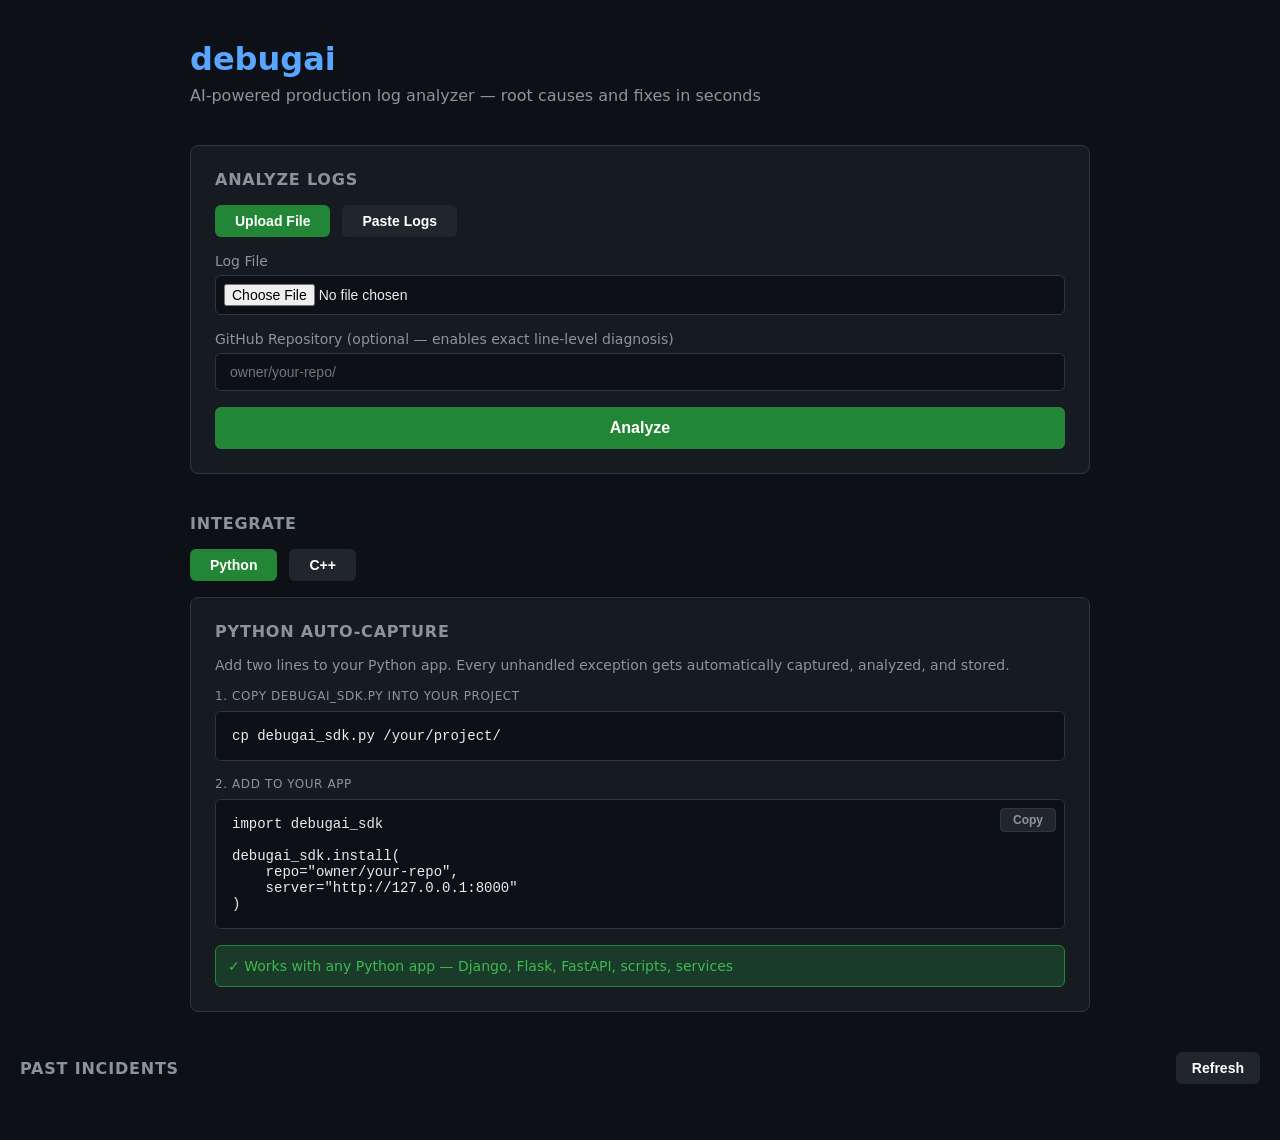
==== index.html @ 89720291 "add SDK integration section to web UI - Python and C++ setup guides" ====
<!DOCTYPE html>
<html lang="en">
<head>
    <meta charset="UTF-8">
    <meta name="viewport" content="width=device-width, initial-scale=1.0">
    <title>debugai — AI-powered production debugger</title>
    <style>
        * { box-sizing: border-box; margin: 0; padding: 0; }

        body {
            font-family: 'Segoe UI', system-ui, sans-serif;
            background: #0d1117;
            color: #e6edf3;
            min-height: 100vh;
            padding: 40px 20px;
        }

        .container {
            max-width: 900px;
            margin: 0 auto;
        }

        header {
            margin-bottom: 40px;
        }

        header h1 {
            font-size: 2rem;
            color: #58a6ff;
            margin-bottom: 8px;
        }

        header p {
            color: #8b949e;
            font-size: 1rem;
        }

        .card {
            background: #161b22;
            border: 1px solid #30363d;
            border-radius: 8px;
            padding: 24px;
            margin-bottom: 24px;
        }

        .card h2 {
            font-size: 1rem;
            color: #8b949e;
            text-transform: uppercase;
            letter-spacing: 0.05em;
            margin-bottom: 16px;
        }

        .form-group {
            margin-bottom: 16px;
        }

        label {
            display: block;
            font-size: 0.875rem;
            color: #8b949e;
            margin-bottom: 6px;
        }

        input[type="text"],
        input[type="file"] {
            width: 100%;
            padding: 10px 14px;
            background: #0d1117;
            border: 1px solid #30363d;
            border-radius: 6px;
            color: #e6edf3;
            font-size: 0.875rem;
        }

        input[type="file"] {
            padding: 8px;
            cursor: pointer;
        }

        button {
            width: 100%;
            padding: 12px;
            background: #238636;
            border: none;
            border-radius: 6px;
            color: white;
            font-size: 1rem;
            font-weight: 600;
            cursor: pointer;
            transition: background 0.2s;
        }

        button:hover { background: #2ea043; }
        button:disabled { background: #21262d; color: #8b949e; cursor: not-allowed; }

        .stats {
            display: grid;
            grid-template-columns: repeat(3, 1fr);
            gap: 16px;
            margin-bottom: 24px;
        }

        .stat {
            background: #161b22;
            border: 1px solid #30363d;
            border-radius: 8px;
            padding: 20px;
            text-align: center;
        }

        .stat .number {
            font-size: 2rem;
            font-weight: 700;
            color: #58a6ff;
        }

        .stat.errors .number { color: #f85149; }
        .stat.warnings .number { color: #e3b341; }

        .stat .label {
            font-size: 0.75rem;
            color: #8b949e;
            text-transform: uppercase;
            letter-spacing: 0.05em;
            margin-top: 4px;
        }

        .diagnosis {
            background: #161b22;
            border: 1px solid #30363d;
            border-radius: 8px;
            padding: 24px;
        }

        .diagnosis h2 {
            font-size: 1rem;
            color: #8b949e;
            text-transform: uppercase;
            letter-spacing: 0.05em;
            margin-bottom: 16px;
        }

        .diagnosis pre {
            white-space: pre-wrap;
            font-family: 'Cascadia Code', 'Fira Code', monospace;
            font-size: 0.875rem;
            line-height: 1.6;
            color: #e6edf3;
        }

        .error-table {
            width: 100%;
            border-collapse: collapse;
            font-size: 0.875rem;
        }

        .error-table th {
            text-align: left;
            padding: 8px 12px;
            color: #8b949e;
            border-bottom: 1px solid #30363d;
            font-weight: 500;
        }

        .error-table td {
            padding: 8px 12px;
            border-bottom: 1px solid #21262d;
        }

        .error-table tr:last-child td { border-bottom: none; }

        .badge-error { color: #f85149; font-weight: 600; }
        .badge-warning { color: #e3b341; font-weight: 600; }

        .loading {
            text-align: center;
            padding: 40px;
            color: #8b949e;
        }

        .hidden { display: none; }
    </style>
</head>
<body>
    <div class="container">
        <header>
            <h1>debugai</h1>
            <p>AI-powered production log analyzer — root causes and fixes in seconds</p>
        </header>

        <div class="card">
            <h2>Analyze Logs</h2>

            <div class="form-group">
                <div style="display:flex; gap:12px; margin-bottom:16px;">
                    <button class="tab-btn active" id="tabUpload" onclick="switchTab('upload')" 
                        style="width:auto; padding:8px 20px; background:#238636; font-size:0.875rem;">
                        Upload File
                    </button>
                    <button class="tab-btn" id="tabPaste" onclick="switchTab('paste')"
                        style="width:auto; padding:8px 20px; background:#21262d; font-size:0.875rem;">
                        Paste Logs
                    </button>
                </div>
            </div>

            <div id="uploadSection" class="form-group">
                <label>Log File</label>
                <input type="file" id="logFile" accept=".log,.txt">
            </div>

            <div id="pasteSection" class="form-group hidden">
                <label>Paste Log Content</label>
                <textarea id="logText" rows="10" placeholder="Paste your log content here — any format supported..." 
                    style="width:100%; padding:10px 14px; background:#0d1117; border:1px solid #30363d; 
                    border-radius:6px; color:#e6edf3; font-size:0.875rem; font-family:monospace; 
                    resize:vertical;"></textarea>
            </div>

            <div class="form-group">
                <label>GitHub Repository <span style="color:#8b949e; font-weight:400;">(optional — enables exact line-level diagnosis)</span></label>
                <input type="text" id="repo" placeholder="owner/your-repo/">
            </div>

            <button id="analyzeBtn" onclick="analyze()">Analyze</button>
        </div>

        <div id="loading" class="loading hidden">
            Analyzing logs and fetching source code...
        </div>

        <div id="results" class="hidden">
            <div class="stats">
                <div class="stat">
                    <div class="number" id="totalLines">0</div>
                    <div class="label">Lines Parsed</div>
                </div>
                <div class="stat errors">
                    <div class="number" id="errorCount">0</div>
                    <div class="label">Errors</div>
                </div>
                <div class="stat warnings">
                    <div class="number" id="warningCount">0</div>
                    <div class="label">Warnings</div>
                </div>
            </div>

            <div class="card" id="errorsCard">
                <h2>Errors Detected</h2>
                <table class="error-table">
                    <thead>
                        <tr>
                            <th>Time</th>
                            <th>Service</th>
                            <th>Message</th>
                        </tr>
                    </thead>
                    <tbody id="errorsBody"></tbody>
                </table>
            </div>

            <div class="diagnosis">
                <h2>AI Diagnosis</h2>
                <pre id="diagnosisText"></pre>
            </div>
        </div>
        <div style="margin-top:40px;">
            <h2 style="color:#8b949e; font-size:1rem; text-transform:uppercase; letter-spacing:0.05em; margin-bottom:16px;">Integrate</h2>
            
            <div style="display:flex; gap:12px; margin-bottom:16px;">
                <button class="sdk-tab active" id="sdkPython" onclick="switchSdk('python')"
                    style="width:auto; padding:8px 20px; background:#238636; border:none; border-radius:6px; color:white; font-size:0.875rem; cursor:pointer;">
                    Python
                </button>
                <button class="sdk-tab" id="sdkCpp" onclick="switchSdk('cpp')"
                    style="width:auto; padding:8px 20px; background:#21262d; border:none; border-radius:6px; color:white; font-size:0.875rem; cursor:pointer;">
                    C++
                </button>
            </div>

            <div id="sdkPythonSection" class="card">
                <h2>Python Auto-Capture</h2>
                <p style="color:#8b949e; font-size:0.875rem; margin-bottom:16px;">
                    Add two lines to your Python app. Every unhandled exception gets automatically captured, analyzed, and stored.
                </p>

                <p style="color:#8b949e; font-size:0.75rem; text-transform:uppercase; letter-spacing:0.05em; margin-bottom:8px;">1. Copy debugai_sdk.py into your project</p>
                <div style="background:#0d1117; border:1px solid #30363d; border-radius:6px; padding:16px; margin-bottom:16px; position:relative;">
                    <pre style="color:#e6edf3; font-family:monospace; font-size:0.875rem; margin:0;">cp debugai_sdk.py /your/project/</pre>
                </div>

                <p style="color:#8b949e; font-size:0.75rem; text-transform:uppercase; letter-spacing:0.05em; margin-bottom:8px;">2. Add to your app</p>
                <div style="background:#0d1117; border:1px solid #30363d; border-radius:6px; padding:16px; margin-bottom:16px; position:relative;">
                    <pre id="pythonCode" style="color:#e6edf3; font-family:monospace; font-size:0.875rem; margin:0;">import debugai_sdk

debugai_sdk.install(
    repo="owner/your-repo",
    server="http://127.0.0.1:8000"
)</pre>
                    <button onclick="copyCode('pythonCode')" 
                        style="position:absolute; top:8px; right:8px; width:auto; padding:4px 12px; background:#21262d; border:1px solid #30363d; border-radius:4px; color:#8b949e; font-size:0.75rem; cursor:pointer;">
                        Copy
                    </button>
                </div>

                <div style="background:#1a3a2a; border:1px solid #238636; border-radius:6px; padding:12px;">
                    <p style="color:#3fb950; font-size:0.875rem; margin:0;">
                        ✓ Works with any Python app — Django, Flask, FastAPI, scripts, services
                    </p>
                </div>
            </div>

            <div id="sdkCppSection" class="card hidden">
                <h2>C++ Crash Handler</h2>
                <p style="color:#8b949e; font-size:0.875rem; margin-bottom:16px;">
                    Header-only, binary-agnostic crash handler. Automatically captures crash address, memory map, and signal — no debugger required.
                </p>

                <p style="color:#8b949e; font-size:0.75rem; text-transform:uppercase; letter-spacing:0.05em; margin-bottom:8px;">1. Copy header into your project</p>
                <div style="background:#0d1117; border:1px solid #30363d; border-radius:6px; padding:16px; margin-bottom:16px;">
                    <pre style="color:#e6edf3; font-family:monospace; font-size:0.875rem; margin:0;">cp cpp_integration/debugai_handler.h /your/project/</pre>
                </div>

                <p style="color:#8b949e; font-size:0.75rem; text-transform:uppercase; letter-spacing:0.05em; margin-bottom:8px;">2. Add to your main.cpp</p>
                <div style="background:#0d1117; border:1px solid #30363d; border-radius:6px; padding:16px; margin-bottom:16px; position:relative;">
                    <pre id="cppCode" style="color:#e6edf3; font-family:monospace; font-size:0.875rem; margin:0;">#include "debugai_handler.h"

int main() {
    debugai::install_crash_handler("logs/");
    
    // ... rest of your code
}</pre>
                    <button onclick="copyCode('cppCode')"
                        style="position:absolute; top:8px; right:8px; width:auto; padding:4px 12px; background:#21262d; border:1px solid #30363d; border-radius:4px; color:#8b949e; font-size:0.75rem; cursor:pointer;">
                        Copy
                    </button>
                </div>

                <p style="color:#8b949e; font-size:0.75rem; text-transform:uppercase; letter-spacing:0.05em; margin-bottom:8px;">3. Compile with debug symbols</p>
                <div style="background:#0d1117; border:1px solid #30363d; border-radius:6px; padding:16px; margin-bottom:16px;">
                    <pre style="color:#e6edf3; font-family:monospace; font-size:0.875rem; margin:0;">g++ -g your_app.cpp -o your_app</pre>
                </div>

                <p style="color:#8b949e; font-size:0.75rem; text-transform:uppercase; letter-spacing:0.05em; margin-bottom:8px;">4. Analyze the crash report</p>
                <div style="background:#0d1117; border:1px solid #30363d; border-radius:6px; padding:16px; margin-bottom:16px;">
                    <pre style="color:#e6edf3; font-family:monospace; font-size:0.875rem; margin:0;">python debugai.py --log service.log \
    --repo owner/repo \
    --crash-report logs/crash_report_*.log</pre>
                </div>

                <div style="background:#1a3a2a; border:1px solid #238636; border-radius:6px; padding:12px;">
                    <p style="color:#3fb950; font-size:0.875rem; margin:0;">
                        ✓ Header-only — no dependencies, no build system changes required
                    </p>
                </div>
            </div>
        </div>
    </div>
    <div style="margin-top:40px;">
            <div style="display:flex; justify-content:space-between; align-items:center; margin-bottom:16px;">
                <h2 style="color:#8b949e; font-size:1rem; text-transform:uppercase; letter-spacing:0.05em;">Past Incidents</h2>
                <button onclick="loadHistory()" style="width:auto; padding:8px 16px; background:#21262d; font-size:0.875rem;">Refresh</button>
            </div>
            <div id="historyList"></div>
        </div>

   <script>
        function switchTab(tab) {
            if (tab === 'upload') {
                document.getElementById('uploadSection').classList.remove('hidden');
                document.getElementById('pasteSection').classList.add('hidden');
                document.getElementById('tabUpload').style.background = '#238636';
                document.getElementById('tabPaste').style.background = '#21262d';
            } else {
                document.getElementById('uploadSection').classList.add('hidden');
                document.getElementById('pasteSection').classList.remove('hidden');
                document.getElementById('tabUpload').style.background = '#21262d';
                document.getElementById('tabPaste').style.background = '#238636';
            }
        }

        async function analyze() {
            const repo = document.getElementById('repo').value;
            const btn = document.getElementById('analyzeBtn');
            const isUpload = !document.getElementById('uploadSection').classList.contains('hidden');

            let formData = new FormData();

            if (isUpload) {
                const logFile = document.getElementById('logFile').files[0];
                if (!logFile) {
                    alert('Please select a log file');
                    return;
                }
                formData.append('log_file', logFile);
            } else {
                const logText = document.getElementById('logText').value.trim();
                if (!logText) {
                    alert('Please paste some log content');
                    return;
                }
                const blob = new Blob([logText], { type: 'text/plain' });
                formData.append('log_file', blob, 'pasted.log');
            }

            if (repo) formData.append('repo', repo);

            btn.disabled = true;
            btn.textContent = 'Analyzing...';
            document.getElementById('loading').classList.remove('hidden');
            document.getElementById('results').classList.add('hidden');

            try {
                const response = await fetch('http://127.0.0.1:8000/analyze', {
                    method: 'POST',
                    body: formData
                });

                const data = await response.json();

                document.getElementById('totalLines').textContent = data.stats.total_lines;
                document.getElementById('errorCount').textContent = data.stats.errors;
                document.getElementById('warningCount').textContent = data.stats.warnings;

                const tbody = document.getElementById('errorsBody');
                tbody.innerHTML = '';
                data.errors.forEach(err => {
                    const row = document.createElement('tr');
                    row.innerHTML = `
                        <td>${err.timestamp}</td>
                        <td>${err.service}</td>
                        <td class="badge-error">${err.message}</td>
                    `;
                    tbody.appendChild(row);
                });

                document.getElementById('diagnosisText').textContent = data.diagnosis;

                document.getElementById('loading').classList.add('hidden');
                document.getElementById('results').classList.remove('hidden');

            } catch (error) {
                alert('Error connecting to debugai server. Make sure it is running.');
                console.error(error);
            } finally {
                btn.disabled = false;
                btn.textContent = 'Analyze';
            }
        }
    async function loadHistory() {
            try {
                const response = await fetch('http://127.0.0.1:8000/incidents');
                const data = await response.json();

                const container = document.getElementById('historyList');

                if (data.incidents.length === 0) {
                    container.innerHTML = '<p style="color:#8b949e; text-align:center; padding:20px;">No incidents yet.</p>';
                    return;
                }

                container.innerHTML = data.incidents.map(inc => `
                    <div style="background:#161b22; border:1px solid #30363d; border-radius:8px; padding:16px; margin-bottom:12px;">
                        <div style="display:flex; justify-content:space-between; margin-bottom:8px;">
                            <span style="color:#58a6ff; font-weight:600;">Incident #${inc.id}</span>
                            <span style="color:#8b949e; font-size:0.875rem;">${inc.timestamp.split('T')[0]} ${inc.timestamp.split('T')[1].split('.')[0]}</span>
                        </div>
                        <div style="display:flex; gap:16px; margin-bottom:8px;">
                            <span style="color:#f85149;">● ${inc.error_count} errors</span>
                            <span style="color:#e3b341;">● ${inc.warning_count} warnings</span>
                            ${inc.repo ? `<span style="color:#8b949e;">📦 ${inc.repo}</span>` : ''}
                        </div>
                        <div style="color:#8b949e; font-size:0.875rem; white-space:nowrap; overflow:hidden; text-overflow:ellipsis;">
                        ${inc.diagnosis ? inc.diagnosis.split('\n').filter(line => line.trim() && !line.includes('INCIDENT SUMMARY:') && !line.startsWith('━'))[0] || 'No diagnosis' : 'No diagnosis'}
                        </div>
                        <div style="margin-top:12px; display:flex; gap:8px;">
                            <button onclick="submitFeedback(${inc.id}, 'correct')" 
                                style="width:auto; padding:4px 12px; background:#1a3a2a; border:1px solid #238636; border-radius:4px; color:#3fb950; font-size:0.8rem; cursor:pointer;">
                                👍 Correct
                            </button>
                            <button onclick="submitFeedback(${inc.id}, 'incorrect')"
                                style="width:auto; padding:4px 12px; background:#3a1a1a; border:1px solid #f85149; border-radius:4px; color:#f85149; font-size:0.8rem; cursor:pointer;">
                                👎 Incorrect
                            </button>
                            ${inc.feedback ? `<span style="color:#8b949e; font-size:0.8rem; align-self:center;">Marked: ${inc.feedback}</span>` : ''}
                        </div>
                    </div>

                `).join('');

            } catch (error) {
                console.error('Could not load history:', error);
            }
        }

        loadHistory();
    async function submitFeedback(incidentId, rating) {
            try {
                await fetch(`http://127.0.0.1:8000/incidents/${incidentId}/feedback?rating=${rating}`, {
                    method: 'POST'
                });
                loadHistory();
            } catch (error) {
                console.error('Could not submit feedback:', error);
            }
        }
    function switchSdk(sdk) {
            if (sdk === 'python') {
                document.getElementById('sdkPythonSection').classList.remove('hidden');
                document.getElementById('sdkCppSection').classList.add('hidden');
                document.getElementById('sdkPython').style.background = '#238636';
                document.getElementById('sdkCpp').style.background = '#21262d';
            } else {
                document.getElementById('sdkPythonSection').classList.add('hidden');
                document.getElementById('sdkCppSection').classList.remove('hidden');
                document.getElementById('sdkPython').style.background = '#21262d';
                document.getElementById('sdkCpp').style.background = '#238636';
            }
        }

    function copyCode(elementId) {
            const code = document.getElementById(elementId).textContent;
            navigator.clipboard.writeText(code).then(() => {
                const btn = event.target;
                btn.textContent = 'Copied!';
                btn.style.color = '#3fb950';
                setTimeout(() => {
                    btn.textContent = 'Copy';
                    btn.style.color = '#8b949e';
                }, 2000);
            });
        }
    </script>
</body>
</html>
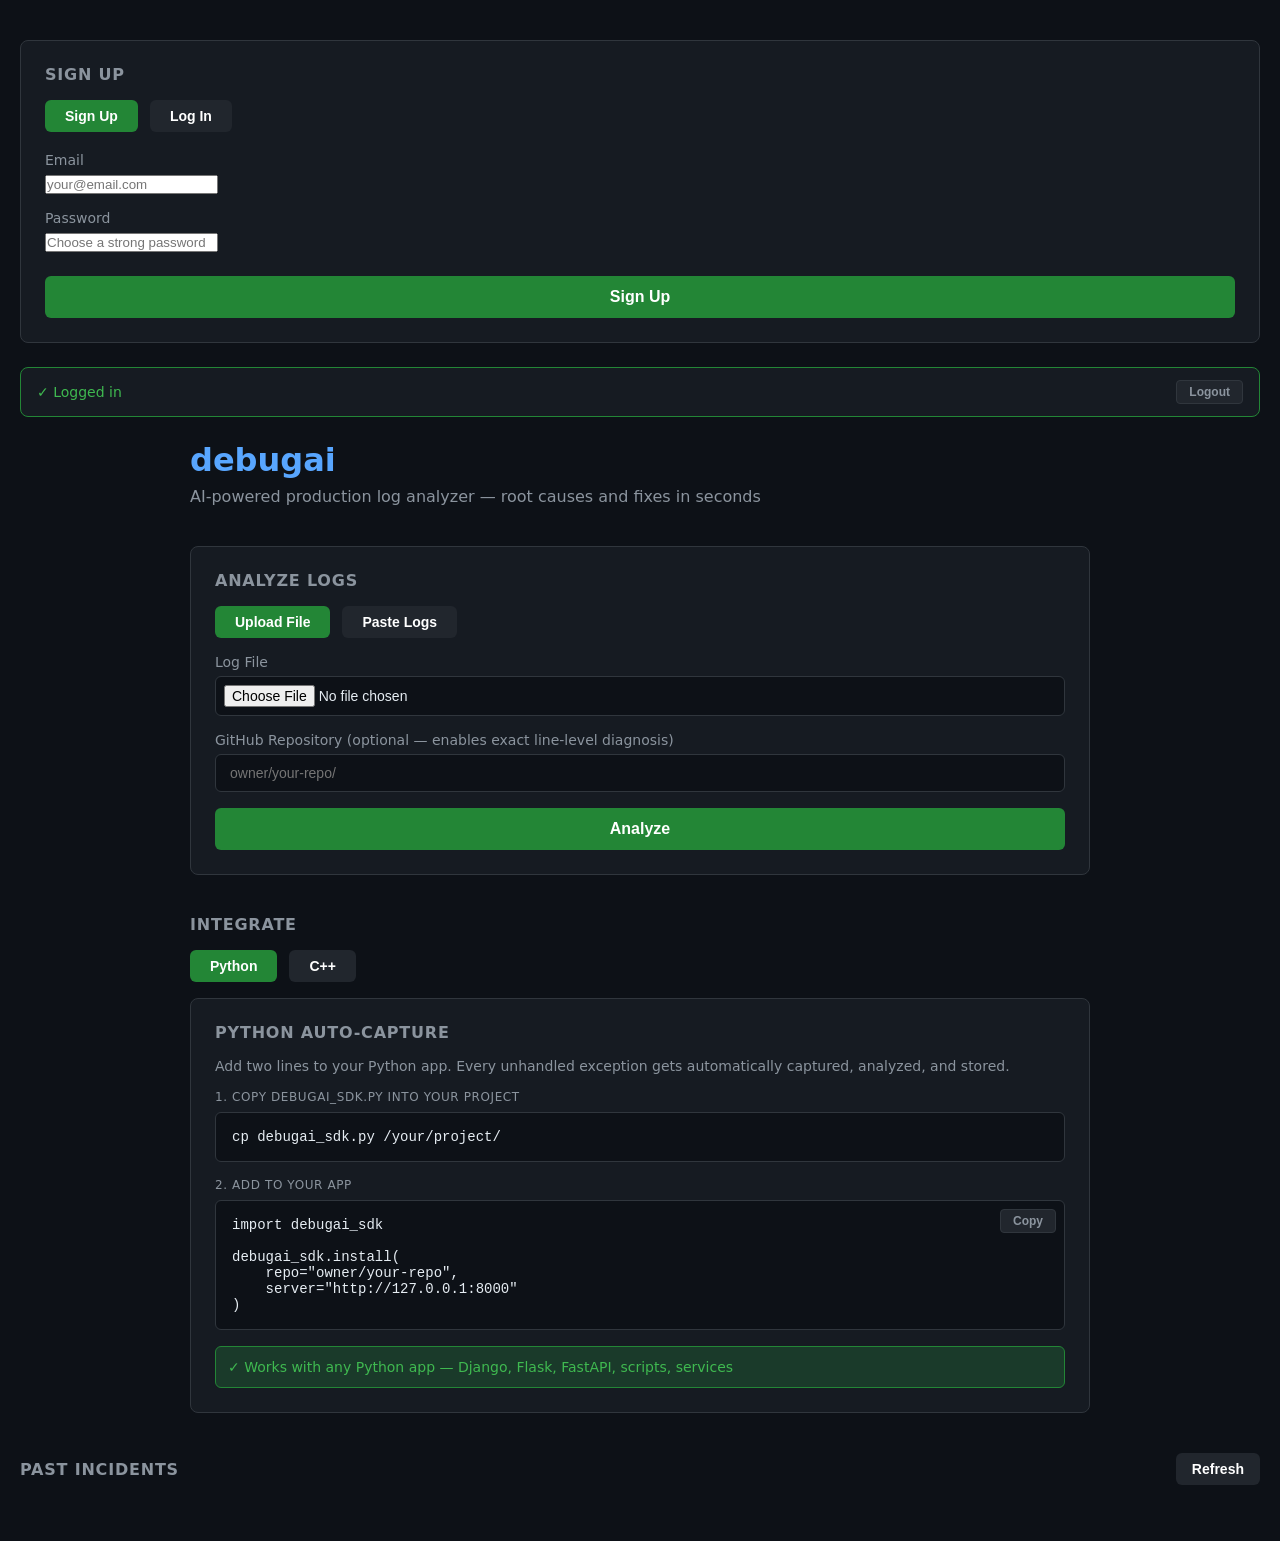
==== commit 13895181: "add email/password auth - users only see their own incidents" ====
--- a/index.html
+++ b/index.html
@@ -182,6 +182,41 @@
         .hidden { display: none; }
     </style>
 </head>
+<div id="authSection" class="card">
+            <h2 id="authTitle">Sign Up</h2>
+            
+            <div style="display:flex; gap:12px; margin-bottom:20px;">
+                <button onclick="showSignup()" id="signupTab"
+                    style="width:auto; padding:8px 20px; background:#238636; border:none; border-radius:6px; color:white; font-size:0.875rem; cursor:pointer;">
+                    Sign Up
+                </button>
+                <button onclick="showLogin()" id="loginTab"
+                    style="width:auto; padding:8px 20px; background:#21262d; border:none; border-radius:6px; color:white; font-size:0.875rem; cursor:pointer;">
+                    Log In
+                </button>
+            </div>
+
+            <div class="form-group">
+                <label>Email</label>
+                <input type="email" id="authEmail" placeholder="your@email.com">
+            </div>
+            <div class="form-group">
+                <label>Password</label>
+                <input type="password" id="authPassword" placeholder="Choose a strong password">
+            </div>
+
+            <button id="authSubmitBtn" onclick="submitAuth()" style="margin-top:8px;">Sign Up</button>
+            <p id="authError" style="color:#f85149; font-size:0.875rem; margin-top:12px; display:none;"></p>
+        </div>
+        <div id="userBar" class="hidden" style="background:#161b22; border:1px solid #238636; border-radius:8px; padding:12px 16px; margin-bottom:24px; display:flex; justify-content:space-between; align-items:center;">
+            <span style="color:#3fb950; font-size:0.875rem;">✓ Logged in</span>
+            <div style="display:flex; align-items:center; gap:12px;">
+                <span id="apiKeyDisplay" style="color:#8b949e; font-size:0.875rem;"></span>
+                <button onclick="logout()" style="width:auto; padding:4px 12px; background:#21262d; border:1px solid #30363d; border-radius:4px; color:#8b949e; font-size:0.75rem; cursor:pointer;">
+                    Logout
+                </button>
+            </div>
+        </div>
 <body>
     <div class="container">
         <header>
@@ -366,6 +401,9 @@
         </div>
 
    <script>
+        let currentApiKey = localStorage.getItem('debugai_api_key') || null;
+        let currentEmail = localStorage.getItem('debugai_email') || null;
+        let authMode = 'signup';
         function switchTab(tab) {
             if (tab === 'upload') {
                 document.getElementById('uploadSection').classList.remove('hidden');
@@ -412,8 +450,12 @@
             document.getElementById('results').classList.add('hidden');
 
             try {
+                const headers = {};
+                if (currentApiKey) headers['X-API-Key'] = currentApiKey;
+
                 const response = await fetch('http://127.0.0.1:8000/analyze', {
                     method: 'POST',
+                    headers: headers,
                     body: formData
                 });
 
@@ -450,7 +492,9 @@
         }
     async function loadHistory() {
             try {
-                const response = await fetch('http://127.0.0.1:8000/incidents');
+                const response = await fetch('http://127.0.0.1:8000/incidents', {
+    headers: currentApiKey ? {'X-API-Key': currentApiKey} : {}
+});
                 const data = await response.json();
 
                 const container = document.getElementById('historyList');
@@ -493,8 +537,6 @@
                 console.error('Could not load history:', error);
             }
         }
-
-        loadHistory();
     async function submitFeedback(incidentId, rating) {
             try {
                 await fetch(`http://127.0.0.1:8000/incidents/${incidentId}/feedback?rating=${rating}`, {
@@ -531,6 +573,89 @@
                 }, 2000);
             });
         }
+
+
+        function showSignup() {
+            authMode = 'signup';
+            document.getElementById('signupTab').style.background = '#238636';
+            document.getElementById('loginTab').style.background = '#21262d';
+            document.getElementById('authSubmitBtn').textContent = 'Sign Up';
+            document.getElementById('authTitle').textContent = 'Sign Up';
+            document.getElementById('authError').style.display = 'none';
+        }
+
+        function showLogin() {
+            authMode = 'login';
+            document.getElementById('loginTab').style.background = '#238636';
+            document.getElementById('signupTab').style.background = '#21262d';
+            document.getElementById('authSubmitBtn').textContent = 'Log In';
+            document.getElementById('authTitle').textContent = 'Log In';
+            document.getElementById('authError').style.display = 'none';
+        }
+
+        async function submitAuth() {
+            const email = document.getElementById('authEmail').value.trim();
+            const password = document.getElementById('authPassword').value;
+            const errorEl = document.getElementById('authError');
+
+            if (!email || !password) {
+                errorEl.textContent = 'Please enter email and password';
+                errorEl.style.display = 'block';
+                return;
+            }
+
+            const formData = new FormData();
+            formData.append('email', email);
+            formData.append('password', password);
+
+            const endpoint = authMode === 'signup' ? '/register' : '/login';
+
+            try {
+                const response = await fetch(`http://127.0.0.1:8000${endpoint}`, {
+                    method: 'POST',
+                    body: formData
+                });
+                const data = await response.json();
+
+                if (data.error) {
+                    errorEl.textContent = data.error;
+                    errorEl.style.display = 'block';
+                    return;
+                }
+
+                currentApiKey = data.api_key;
+                currentEmail = data.email;
+                localStorage.setItem('debugai_api_key', currentApiKey);
+                localStorage.setItem('debugai_email', currentEmail);
+                updateAuthUI();
+
+            } catch (error) {
+                errorEl.textContent = 'Could not connect to server';
+                errorEl.style.display = 'block';
+            }
+        }
+
+        function logout() {
+            currentApiKey = null;
+            currentEmail = null;
+            localStorage.removeItem('debugai_api_key');
+            localStorage.removeItem('debugai_email');
+            updateAuthUI();
+        }
+
+        function updateAuthUI() {
+            if (currentApiKey) {
+                document.getElementById('authSection').classList.add('hidden');
+                document.getElementById('userBar').classList.remove('hidden');
+                document.getElementById('apiKeyDisplay').textContent = currentEmail || '';
+                loadHistory();
+            } else {
+                document.getElementById('authSection').classList.remove('hidden');
+                document.getElementById('userBar').classList.add('hidden');
+            }
+        }
+
+        updateAuthUI();
     </script>
 </body>
 </html>
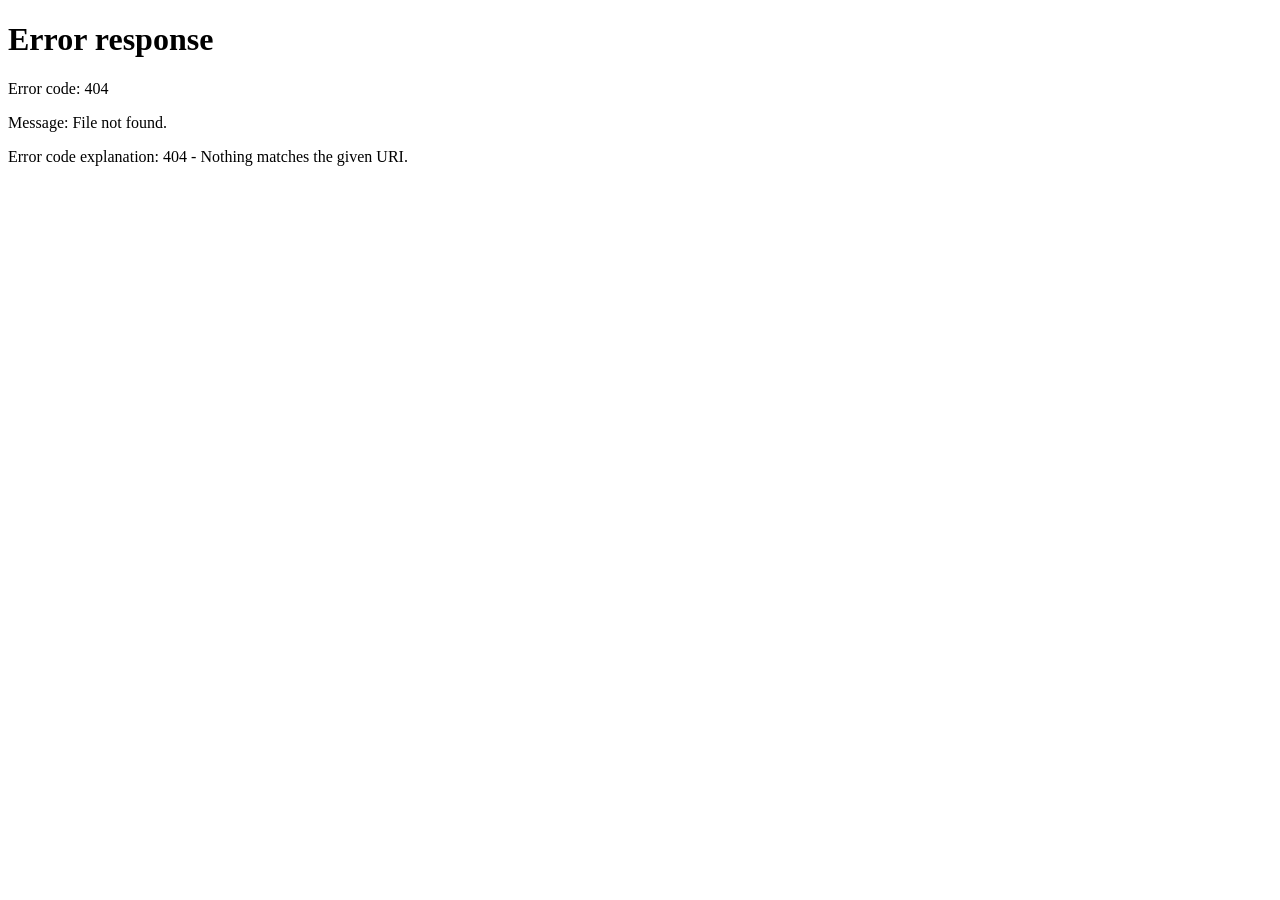
==== commit a358952a: "add separate login page, rename to Roota, redirect flow working" ====
--- a/index.html
+++ b/index.html
@@ -182,46 +182,19 @@
         .hidden { display: none; }
     </style>
 </head>
-<div id="authSection" class="card">
-            <h2 id="authTitle">Sign Up</h2>
-            
-            <div style="display:flex; gap:12px; margin-bottom:20px;">
-                <button onclick="showSignup()" id="signupTab"
-                    style="width:auto; padding:8px 20px; background:#238636; border:none; border-radius:6px; color:white; font-size:0.875rem; cursor:pointer;">
-                    Sign Up
-                </button>
-                <button onclick="showLogin()" id="loginTab"
-                    style="width:auto; padding:8px 20px; background:#21262d; border:none; border-radius:6px; color:white; font-size:0.875rem; cursor:pointer;">
-                    Log In
-                </button>
-            </div>
-
-            <div class="form-group">
-                <label>Email</label>
-                <input type="email" id="authEmail" placeholder="your@email.com">
-            </div>
-            <div class="form-group">
-                <label>Password</label>
-                <input type="password" id="authPassword" placeholder="Choose a strong password">
-            </div>
-
-            <button id="authSubmitBtn" onclick="submitAuth()" style="margin-top:8px;">Sign Up</button>
-            <p id="authError" style="color:#f85149; font-size:0.875rem; margin-top:12px; display:none;"></p>
-        </div>
-        <div id="userBar" class="hidden" style="background:#161b22; border:1px solid #238636; border-radius:8px; padding:12px 16px; margin-bottom:24px; display:flex; justify-content:space-between; align-items:center;">
-            <span style="color:#3fb950; font-size:0.875rem;">✓ Logged in</span>
+<body>
+    <div class="container">
+ <header style="display:flex; justify-content:space-between; align-items:center; margin-bottom:40px;">
+            <div>
+                <h1 style="font-size:2rem; color:#6366f1; margin-bottom:4px;">Roota</h1>
+                <p style="color:#6b7280; font-size:0.875rem;">AI-powered production debugger</p>
+            </div>
             <div style="display:flex; align-items:center; gap:12px;">
-                <span id="apiKeyDisplay" style="color:#8b949e; font-size:0.875rem;"></span>
-                <button onclick="logout()" style="width:auto; padding:4px 12px; background:#21262d; border:1px solid #30363d; border-radius:4px; color:#8b949e; font-size:0.75rem; cursor:pointer;">
+                <span id="userEmail" style="color:#6b7280; font-size:0.875rem;"></span>
+                <button onclick="logout()" style="width:auto; padding:8px 16px; background:#111118; border:1px solid #1f1f2e; border-radius:6px; color:#6b7280; font-size:0.875rem; cursor:pointer;">
                     Logout
                 </button>
             </div>
-        </div>
-<body>
-    <div class="container">
-        <header>
-            <h1>debugai</h1>
-            <p>AI-powered production log analyzer — root causes and fixes in seconds</p>
         </header>
 
         <div class="card">
@@ -401,8 +374,11 @@
         </div>
 
    <script>
-        let currentApiKey = localStorage.getItem('debugai_api_key') || null;
-        let currentEmail = localStorage.getItem('debugai_email') || null;
+        let currentApiKey = localStorage.getItem('roota_api_key') || null;
+        let currentEmail = localStorage.getItem('roota_email') || null;
+        if (!currentApiKey) {
+    window.location.href = '/login';
+}
         let authMode = 'signup';
         function switchTab(tab) {
             if (tab === 'upload') {
@@ -636,12 +612,13 @@
         }
 
         function logout() {
-            currentApiKey = null;
-            currentEmail = null;
-            localStorage.removeItem('debugai_api_key');
-            localStorage.removeItem('debugai_email');
-            updateAuthUI();
-        }
+        localStorage.removeItem('roota_api_key');
+        localStorage.removeItem('roota_email');
+        window.location.href = '/login';
+}
+if (currentEmail) {
+    document.getElementById('userEmail').textContent = currentEmail;
+}
 
         function updateAuthUI() {
             if (currentApiKey) {
